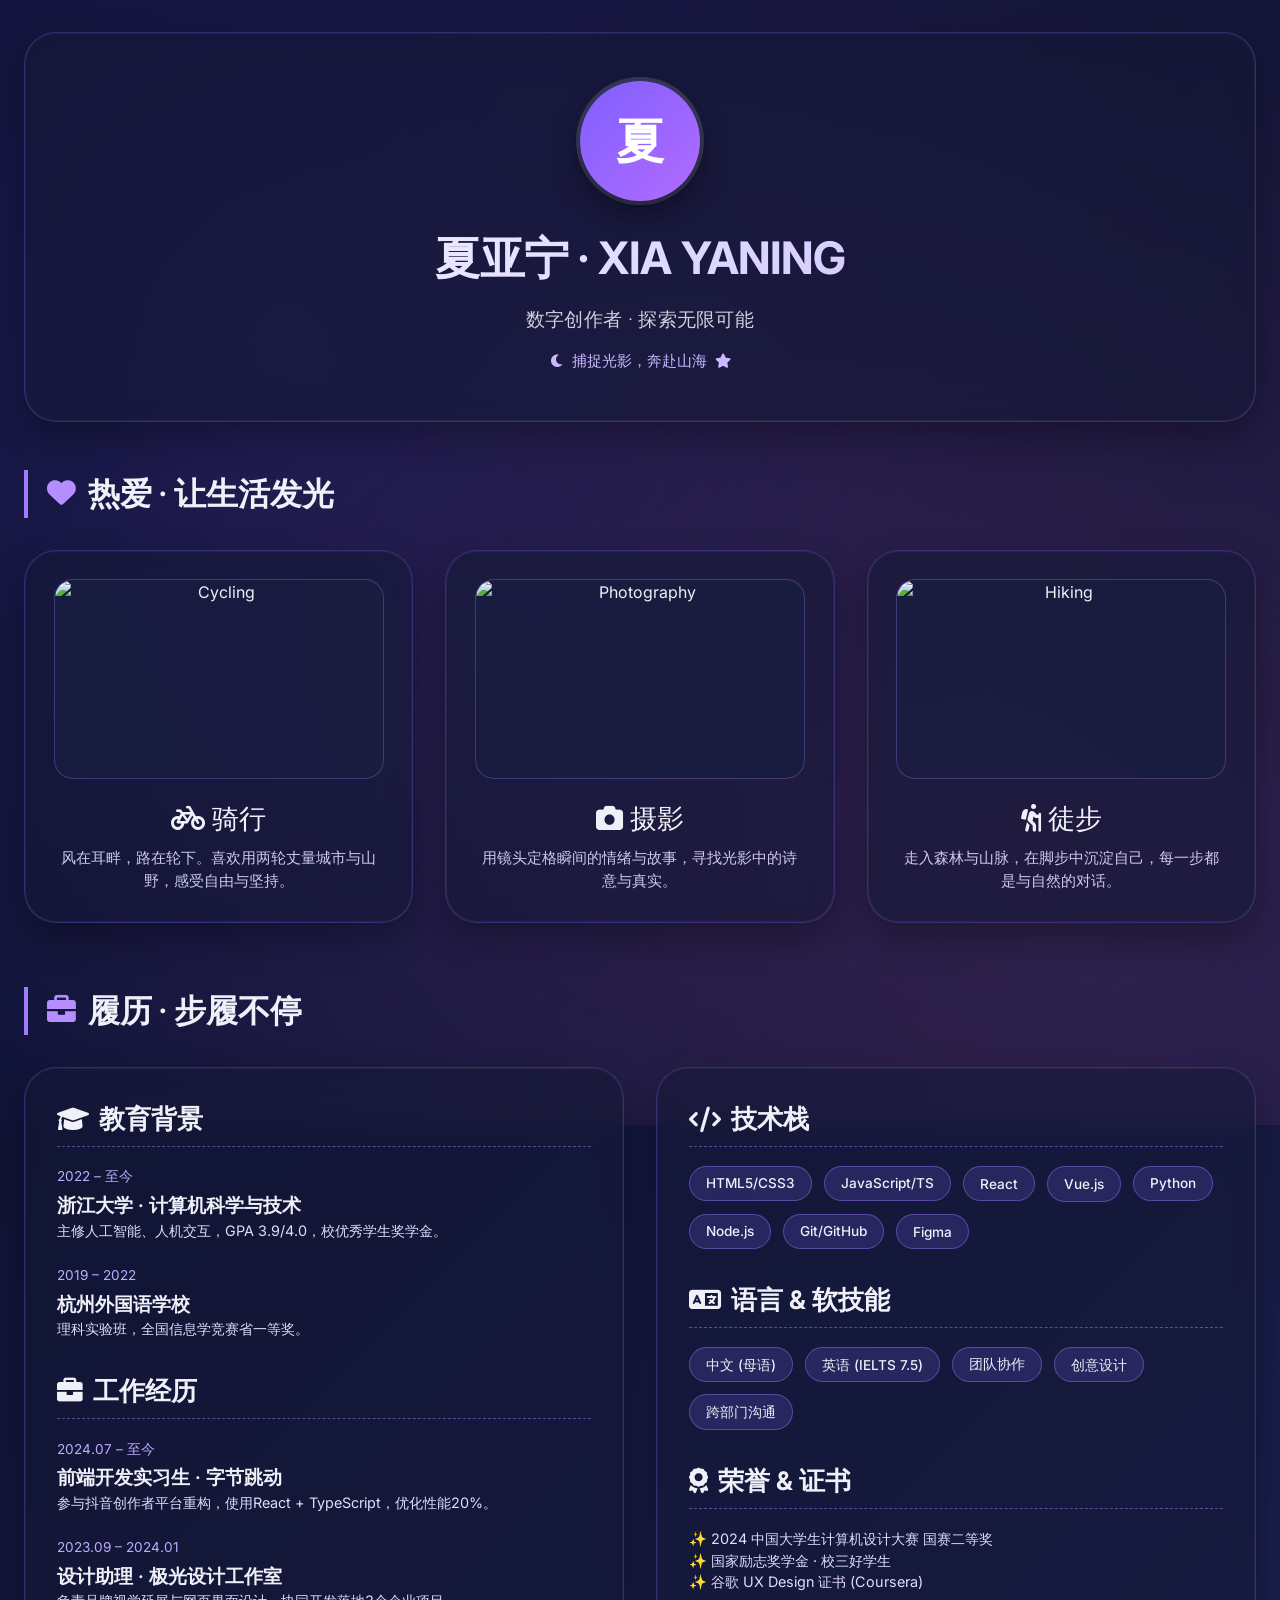
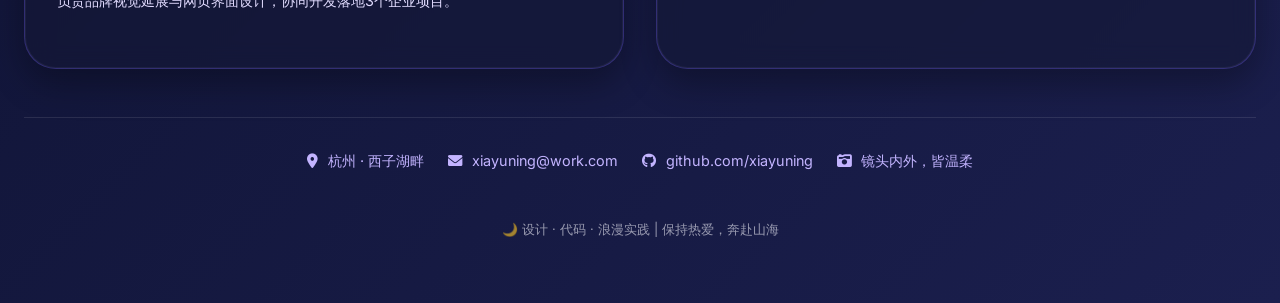
==== index.html @ 6c61b9cf "Add files via upload" ====
<!DOCTYPE html>
<html lang="zh-CN">
<head>
    <meta charset="UTF-8">
    <meta name="viewport" content="width=device-width, initial-scale=1.0, viewport-fit=cover">
    <title>夏雨柠 · 个人作品集</title>
    <!-- Google Fonts & Font Awesome -->
    <link href="https://fonts.googleapis.com/css2?family=Inter:opsz,wght@14..32,300;14..32,400;14..32,600;14..32,700&display=swap" rel="stylesheet">
    <link rel="stylesheet" href="https://cdnjs.cloudflare.com/ajax/libs/font-awesome/6.0.0-beta3/css/all.min.css">
    <style>
        * {
            margin: 0;
            padding: 0;
            box-sizing: border-box;
        }

        body {
            font-family: 'Inter', sans-serif;
            background: linear-gradient(135deg, #0a0f2c 0%, #12163a 50%, #1b1f4e 100%);
            color: #f0f0f8;
            line-height: 1.5;
            scroll-behavior: smooth;
        }

        /* 浪漫科技氛围 —— 动态光晕 */
        .glow-bg {
            position: fixed;
            top: 0;
            left: 0;
            width: 100%;
            height: 100%;
            pointer-events: none;
            z-index: -1;
        }
        .glow-bg::before {
            content: '';
            position: absolute;
            width: 150%;
            height: 150%;
            top: -25%;
            left: -25%;
            background: radial-gradient(circle at 30% 40%, rgba(120, 80, 255, 0.15), transparent 60%);
            animation: drift 20s infinite alternate;
        }
        .glow-bg::after {
            content: '';
            position: absolute;
            width: 150%;
            height: 150%;
            bottom: -25%;
            right: -25%;
            background: radial-gradient(circle at 70% 80%, rgba(255, 100, 180, 0.12), transparent 60%);
            animation: driftReverse 18s infinite alternate;
        }
        @keyframes drift {
            0% { transform: translate(0%, 0%) scale(1); opacity: 0.5; }
            100% { transform: translate(5%, 5%) scale(1.1); opacity: 0.8; }
        }
        @keyframes driftReverse {
            0% { transform: translate(0%, 0%) scale(1); opacity: 0.4; }
            100% { transform: translate(-4%, -3%) scale(1.15); opacity: 0.7; }
        }

        .container {
            max-width: 1280px;
            margin: 0 auto;
            padding: 2rem 1.5rem 4rem;
        }

        /* 玻璃卡片效果 */
        .glass-card {
            background: rgba(20, 24, 54, 0.55);
            backdrop-filter: blur(12px);
            border-radius: 2rem;
            border: 1px solid rgba(120, 100, 255, 0.3);
            box-shadow: 0 15px 35px rgba(0, 0, 0, 0.3), 0 0 0 1px rgba(255, 255, 255, 0.05) inset;
            transition: all 0.3s ease;
        }
        .glass-card:hover {
            border-color: rgba(150, 130, 255, 0.6);
            box-shadow: 0 20px 40px rgba(0, 0, 0, 0.4), 0 0 0 1px rgba(255, 255, 255, 0.1) inset;
            transform: translateY(-4px);
        }

        /* 头部区域 */
        .hero {
            text-align: center;
            padding: 3rem 2rem;
            margin-bottom: 3rem;
            position: relative;
            overflow: hidden;
        }
        .avatar {
            width: 120px;
            height: 120px;
            background: linear-gradient(135deg, #7f5fff, #b26bff);
            border-radius: 50%;
            display: inline-flex;
            align-items: center;
            justify-content: center;
            font-size: 3rem;
            font-weight: 600;
            color: white;
            margin-bottom: 1.5rem;
            box-shadow: 0 12px 28px rgba(0, 0, 0, 0.4), 0 0 0 4px rgba(255, 255, 255, 0.15);
        }
        .hero h1 {
            font-size: 2.8rem;
            font-weight: 700;
            background: linear-gradient(135deg, #ffffff, #c2b6ff);
            background-clip: text;
            -webkit-background-clip: text;
            color: transparent;
            letter-spacing: -0.5px;
        }
        .hero .tagline {
            font-size: 1.2rem;
            margin-top: 0.8rem;
            opacity: 0.85;
            font-weight: 300;
            letter-spacing: 0.3px;
        }
        .hero .romantic-touch {
            font-size: 0.95rem;
            margin-top: 1rem;
            color: #cbb8ff;
            display: flex;
            align-items: center;
            justify-content: center;
            gap: 8px;
            flex-wrap: wrap;
        }
        .hero .romantic-touch i {
            font-size: 0.9rem;
        }

        /* 模块标题 */
        .section-title {
            font-size: 2rem;
            font-weight: 600;
            margin-bottom: 2rem;
            display: flex;
            align-items: center;
            gap: 12px;
            border-left: 4px solid #a07cff;
            padding-left: 1.2rem;
        }
        .section-title i {
            color: #b48eff;
            font-size: 1.8rem;
        }

        /* 爱好卡片网格 */
        .hobbies-grid {
            display: grid;
            grid-template-columns: repeat(auto-fit, minmax(280px, 1fr));
            gap: 2rem;
            margin-bottom: 4rem;
        }
        .hobby-card {
            padding: 1.8rem;
            text-align: center;
            transition: all 0.25s ease;
        }
        .img-placeholder {
            width: 100%;
            height: 200px;
            background: rgba(25, 30, 65, 0.6);
            border-radius: 1.2rem;
            margin-bottom: 1.2rem;
            display: flex;
            align-items: center;
            justify-content: center;
            overflow: hidden;
            border: 1px solid rgba(150, 130, 255, 0.3);
            transition: 0.2s;
        }
        .img-placeholder img {
            width: 100%;
            height: 100%;
            object-fit: cover;
            transition: transform 0.4s ease;
        }
        .hobby-card:hover .img-placeholder img {
            transform: scale(1.03);
        }
        /* 占位图样式（未提供图片时优雅显示） */
        .img-placeholder .no-img {
            font-size: 3rem;
            color: #b8a9ff;
            opacity: 0.7;
        }
        .hobby-card h3 {
            font-size: 1.7rem;
            margin-bottom: 0.5rem;
            font-weight: 500;
        }
        .hobby-card p {
            color: #cfc9f0;
            font-size: 0.95rem;
        }

        /* 简历区域 - 双栏布局 */
        .resume-grid {
            display: grid;
            grid-template-columns: 1fr 1fr;
            gap: 2rem;
            margin-bottom: 3rem;
        }
        .resume-card {
            padding: 2rem;
        }
        .resume-card h3 {
            font-size: 1.6rem;
            margin-bottom: 1.2rem;
            display: flex;
            align-items: center;
            gap: 10px;
            border-bottom: 1px dashed rgba(150, 130, 255, 0.5);
            padding-bottom: 0.5rem;
        }
        .timeline-item {
            margin-bottom: 1.5rem;
        }
        .timeline-item .date {
            font-size: 0.85rem;
            color: #bcabff;
            margin-bottom: 0.25rem;
        }
        .timeline-item h4 {
            font-size: 1.2rem;
            font-weight: 600;
        }
        .timeline-item p {
            color: #e2dcff;
            font-size: 0.9rem;
        }
        .skills {
            display: flex;
            flex-wrap: wrap;
            gap: 12px;
            margin-top: 1rem;
        }
        .skill-tag {
            background: rgba(120, 100, 255, 0.2);
            backdrop-filter: blur(4px);
            padding: 0.4rem 1rem;
            border-radius: 40px;
            font-size: 0.85rem;
            font-weight: 500;
            border: 1px solid rgba(160, 130, 255, 0.4);
            transition: 0.2s;
        }
        .skill-tag:hover {
            background: rgba(120, 100, 255, 0.4);
            transform: scale(1.02);
        }

        /* 浪漫小彩蛋 */
        .romantic-note {
            text-align: center;
            margin-top: 2rem;
            font-size: 0.9rem;
            color: #c3b4ff;
            border-top: 1px solid rgba(255, 255, 255, 0.1);
            padding-top: 2rem;
            display: flex;
            justify-content: center;
            gap: 1.5rem;
            flex-wrap: wrap;
        }
        .romantic-note span i {
            margin-right: 6px;
        }

        /* 响应式 */
        @media (max-width: 800px) {
            .resume-grid {
                grid-template-columns: 1fr;
            }
            .hero h1 {
                font-size: 2rem;
            }
            .container {
                padding: 1.5rem;
            }
            .section-title {
                font-size: 1.6rem;
            }
        }

        /* 自定义滚动条 */
        ::-webkit-scrollbar {
            width: 8px;
        }
        ::-webkit-scrollbar-track {
            background: #0e112c;
        }
        ::-webkit-scrollbar-thumb {
            background: #6b5bc2;
            border-radius: 10px;
        }

        footer {
            text-align: center;
            margin-top: 3rem;
            font-size: 0.8rem;
            opacity: 0.6;
        }
    </style>
</head>
<body>
<div class="glow-bg"></div>
<div class="container">
    <!-- 个人头部 -->
    <div class="hero glass-card">
        <div class="avatar">夏</div>
        <h1>夏亚宁 · XIA YANING</h1>
        <div class="tagline">数字创作者 · 探索无限可能</div>
        <div class="romantic-touch">
            <i class="fas fa-moon"></i> 捕捉光影，奔赴山海 <i class="fas fa-star"></i>
        </div>
    </div>

    <!-- 爱好模块 -->
    <div>
        <div class="section-title">
            <i class="fas fa-heart"></i>
            <span>热爱 · 让生活发光</span>
        </div>
        <div class="hobbies-grid">
            <!-- 骑行 -->
            <div class="hobby-card glass-card">
                <div class="img-placeholder">
                    <!-- 示例图片（可替换为真实链接） -->
                    <img src="https://picsum.photos/id/20/400/300" alt="Cycling">
                </div>
                <h3><i class="fas fa-bicycle"></i> 骑行</h3>
                <p>风在耳畔，路在轮下。喜欢用两轮丈量城市与山野，感受自由与坚持。</p>
            </div>
            <!-- 摄影 -->
            <div class="hobby-card glass-card">
                <div class="img-placeholder">
                    <img src="https://picsum.photos/id/96/400/300" alt="Photography">
                </div>
                <h3><i class="fas fa-camera"></i> 摄影</h3>
                <p>用镜头定格瞬间的情绪与故事，寻找光影中的诗意与真实。</p>
            </div>
            <!-- 徒步 -->
            <div class="hobby-card glass-card">
                <div class="img-placeholder">
                    <img src="https://picsum.photos/id/104/400/300" alt="Hiking">
                </div>
                <h3><i class="fas fa-hiking"></i> 徒步</h3>
                <p>走入森林与山脉，在脚步中沉淀自己，每一步都是与自然的对话。</p>
            </div>
        </div>
    </div>

    <!-- 个人简历/工作背景 -->
    <div>
        <div class="section-title">
            <i class="fas fa-briefcase"></i>
            <span>履历 · 步履不停</span>
        </div>
        <div class="resume-grid">
            <!-- 左侧：教育与工作经历 -->
            <div class="resume-card glass-card">
                <h3><i class="fas fa-graduation-cap"></i> 教育背景</h3>
                <div class="timeline-item">
                    <div class="date">2022 – 至今</div>
                    <h4>浙江大学 · 计算机科学与技术</h4>
                    <p>主修人工智能、人机交互，GPA 3.9/4.0，校优秀学生奖学金。</p>
                </div>
                <div class="timeline-item">
                    <div class="date">2019 – 2022</div>
                    <h4>杭州外国语学校</h4>
                    <p>理科实验班，全国信息学竞赛省一等奖。</p>
                </div>
                <h3 style="margin-top: 2rem;"><i class="fas fa-briefcase"></i> 工作经历</h3>
                <div class="timeline-item">
                    <div class="date">2024.07 – 至今</div>
                    <h4>前端开发实习生 · 字节跳动</h4>
                    <p>参与抖音创作者平台重构，使用React + TypeScript，优化性能20%。</p>
                </div>
                <div class="timeline-item">
                    <div class="date">2023.09 – 2024.01</div>
                    <h4>设计助理 · 极光设计工作室</h4>
                    <p>负责品牌视觉延展与网页界面设计，协同开发落地3个企业项目。</p>
                </div>
            </div>
            <!-- 右侧：技能、语言等 -->
            <div class="resume-card glass-card">
                <h3><i class="fas fa-code"></i> 技术栈</h3>
                <div class="skills">
                    <span class="skill-tag">HTML5/CSS3</span>
                    <span class="skill-tag">JavaScript/TS</span>
                    <span class="skill-tag">React</span>
                    <span class="skill-tag">Vue.js</span>
                    <span class="skill-tag">Python</span>
                    <span class="skill-tag">Node.js</span>
                    <span class="skill-tag">Git/GitHub</span>
                    <span class="skill-tag">Figma</span>
                </div>
                <h3 style="margin-top: 2rem;"><i class="fas fa-language"></i> 语言 & 软技能</h3>
                <div class="skills">
                    <span class="skill-tag">中文 (母语)</span>
                    <span class="skill-tag">英语 (IELTS 7.5)</span>
                    <span class="skill-tag">团队协作</span>
                    <span class="skill-tag">创意设计</span>
                    <span class="skill-tag">跨部门沟通</span>
                </div>
                <h3 style="margin-top: 2rem;"><i class="fas fa-award"></i> 荣誉 & 证书</h3>
                <div class="timeline-item">
                    <p>✨ 2024 中国大学生计算机设计大赛 国赛二等奖</p>
                    <p>✨ 国家励志奖学金 · 校三好学生</p>
                    <p>✨ 谷歌 UX Design 证书 (Coursera)</p>
                </div>
            </div>
        </div>
    </div>

    <!-- 小浪漫彩蛋 + 联系暗示 -->
    <div class="romantic-note">
        <span><i class="fas fa-map-marker-alt"></i> 杭州 · 西子湖畔</span>
        <span><i class="fas fa-envelope"></i> xiayuning@work.com</span>
        <span><i class="fab fa-github"></i> github.com/xiayuning</span>
        <span><i class="fas fa-camera-retro"></i> 镜头内外，皆温柔</span>
    </div>
    <footer>
        🌙 设计 · 代码 · 浪漫实践 | 保持热爱，奔赴山海
    </footer>
</div>
</body>
</html>
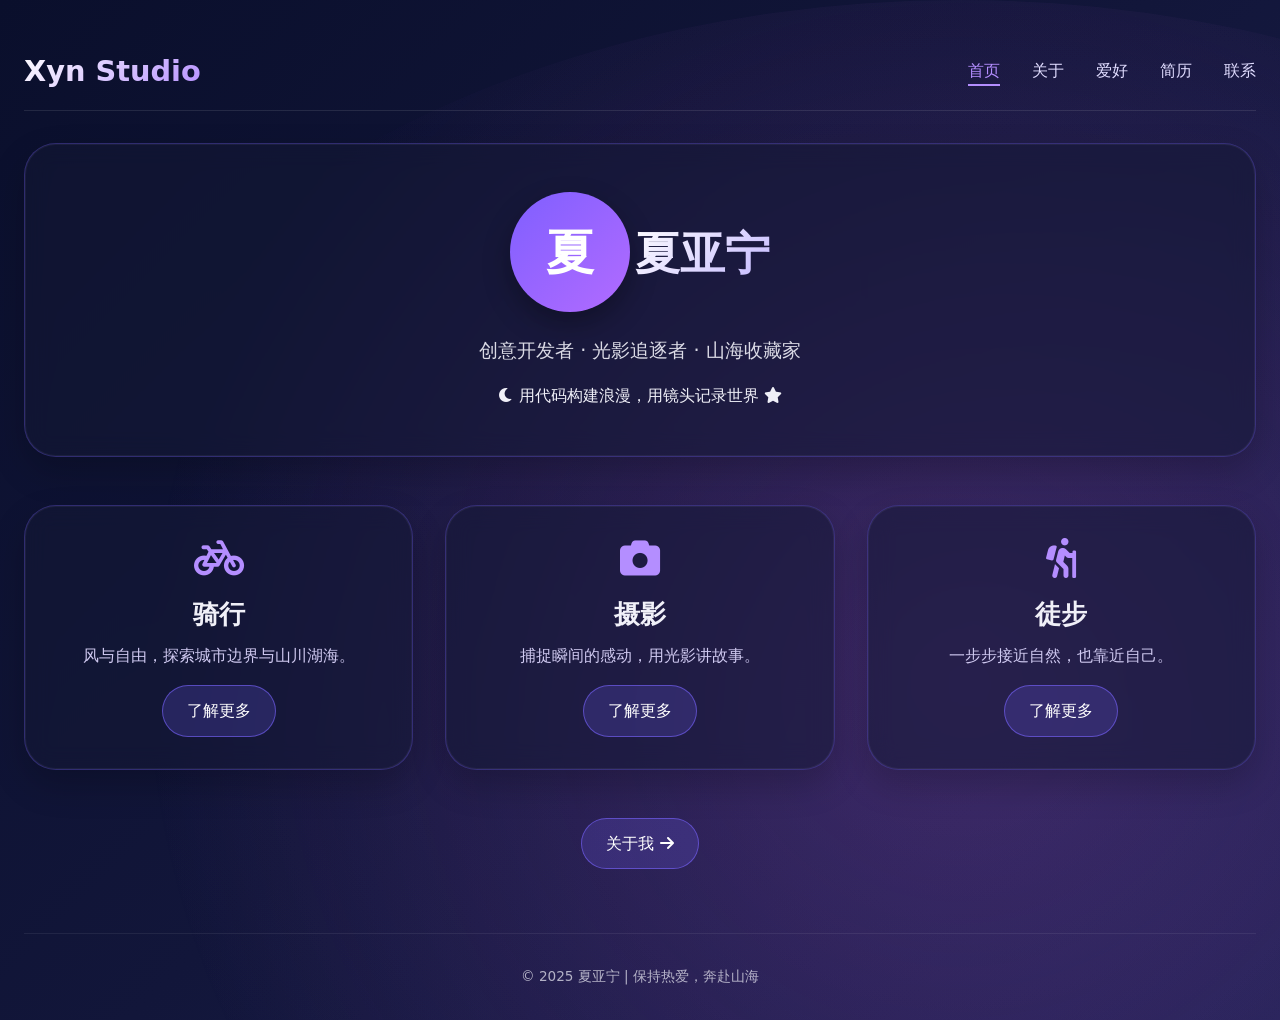
==== commit 69e729ad: "Update index.html" ====
--- a/index.html
+++ b/index.html
@@ -2,95 +2,21 @@
 <html lang="zh-CN">
 <head>
     <meta charset="UTF-8">
-    <meta name="viewport" content="width=device-width, initial-scale=1.0, viewport-fit=cover">
-    <title>夏雨柠 · 个人作品集</title>
-    <!-- Google Fonts & Font Awesome -->
-    <link href="https://fonts.googleapis.com/css2?family=Inter:opsz,wght@14..32,300;14..32,400;14..32,600;14..32,700&display=swap" rel="stylesheet">
+    <meta name="viewport" content="width=device-width, initial-scale=1.0">
+    <title>夏亚宁 · 个人官网 | 科技与浪漫并存</title>
+    <meta name="description" content="夏亚宁的个人官方网站，展示骑行、摄影、徒步的热爱，以及技术履历与创意作品。">
+    <meta name="keywords" content="夏亚宁,个人网站,作品集,骑行,摄影,徒步,前端开发,UI设计">
+    <meta name="author" content="夏亚宁">
+    <link rel="stylesheet" href="style.css">
     <link rel="stylesheet" href="https://cdnjs.cloudflare.com/ajax/libs/font-awesome/6.0.0-beta3/css/all.min.css">
     <style>
-        * {
-            margin: 0;
-            padding: 0;
-            box-sizing: border-box;
-        }
-
-        body {
-            font-family: 'Inter', sans-serif;
-            background: linear-gradient(135deg, #0a0f2c 0%, #12163a 50%, #1b1f4e 100%);
-            color: #f0f0f8;
-            line-height: 1.5;
-            scroll-behavior: smooth;
-        }
-
-        /* 浪漫科技氛围 —— 动态光晕 */
-        .glow-bg {
-            position: fixed;
-            top: 0;
-            left: 0;
-            width: 100%;
-            height: 100%;
-            pointer-events: none;
-            z-index: -1;
-        }
-        .glow-bg::before {
-            content: '';
-            position: absolute;
-            width: 150%;
-            height: 150%;
-            top: -25%;
-            left: -25%;
-            background: radial-gradient(circle at 30% 40%, rgba(120, 80, 255, 0.15), transparent 60%);
-            animation: drift 20s infinite alternate;
-        }
-        .glow-bg::after {
-            content: '';
-            position: absolute;
-            width: 150%;
-            height: 150%;
-            bottom: -25%;
-            right: -25%;
-            background: radial-gradient(circle at 70% 80%, rgba(255, 100, 180, 0.12), transparent 60%);
-            animation: driftReverse 18s infinite alternate;
-        }
-        @keyframes drift {
-            0% { transform: translate(0%, 0%) scale(1); opacity: 0.5; }
-            100% { transform: translate(5%, 5%) scale(1.1); opacity: 0.8; }
-        }
-        @keyframes driftReverse {
-            0% { transform: translate(0%, 0%) scale(1); opacity: 0.4; }
-            100% { transform: translate(-4%, -3%) scale(1.15); opacity: 0.7; }
-        }
-
-        .container {
-            max-width: 1280px;
-            margin: 0 auto;
-            padding: 2rem 1.5rem 4rem;
-        }
-
-        /* 玻璃卡片效果 */
-        .glass-card {
-            background: rgba(20, 24, 54, 0.55);
-            backdrop-filter: blur(12px);
-            border-radius: 2rem;
-            border: 1px solid rgba(120, 100, 255, 0.3);
-            box-shadow: 0 15px 35px rgba(0, 0, 0, 0.3), 0 0 0 1px rgba(255, 255, 255, 0.05) inset;
-            transition: all 0.3s ease;
-        }
-        .glass-card:hover {
-            border-color: rgba(150, 130, 255, 0.6);
-            box-shadow: 0 20px 40px rgba(0, 0, 0, 0.4), 0 0 0 1px rgba(255, 255, 255, 0.1) inset;
-            transform: translateY(-4px);
-        }
-
-        /* 头部区域 */
+        /* 首页特有样式 */
         .hero {
             text-align: center;
             padding: 3rem 2rem;
             margin-bottom: 3rem;
-            position: relative;
-            overflow: hidden;
         }
-        .avatar {
+        .hero .avatar {
             width: 120px;
             height: 120px;
             background: linear-gradient(135deg, #7f5fff, #b26bff);
@@ -102,334 +28,95 @@
             font-weight: 600;
             color: white;
             margin-bottom: 1.5rem;
-            box-shadow: 0 12px 28px rgba(0, 0, 0, 0.4), 0 0 0 4px rgba(255, 255, 255, 0.15);
+            box-shadow: 0 12px 28px rgba(0, 0, 0, 0.3);
         }
         .hero h1 {
             font-size: 2.8rem;
-            font-weight: 700;
-            background: linear-gradient(135deg, #ffffff, #c2b6ff);
-            background-clip: text;
-            -webkit-background-clip: text;
-            color: transparent;
-            letter-spacing: -0.5px;
+            margin-bottom: 0.5rem;
         }
         .hero .tagline {
             font-size: 1.2rem;
-            margin-top: 0.8rem;
-            opacity: 0.85;
-            font-weight: 300;
-            letter-spacing: 0.3px;
+            opacity: 0.9;
         }
-        .hero .romantic-touch {
-            font-size: 0.95rem;
-            margin-top: 1rem;
-            color: #cbb8ff;
-            display: flex;
-            align-items: center;
-            justify-content: center;
-            gap: 8px;
-            flex-wrap: wrap;
-        }
-        .hero .romantic-touch i {
-            font-size: 0.9rem;
-        }
-
-        /* 模块标题 */
-        .section-title {
-            font-size: 2rem;
-            font-weight: 600;
-            margin-bottom: 2rem;
-            display: flex;
-            align-items: center;
-            gap: 12px;
-            border-left: 4px solid #a07cff;
-            padding-left: 1.2rem;
-        }
-        .section-title i {
-            color: #b48eff;
-            font-size: 1.8rem;
-        }
-
-        /* 爱好卡片网格 */
-        .hobbies-grid {
+        .features-grid {
             display: grid;
             grid-template-columns: repeat(auto-fit, minmax(280px, 1fr));
             gap: 2rem;
-            margin-bottom: 4rem;
+            margin: 3rem 0;
         }
-        .hobby-card {
-            padding: 1.8rem;
+        .feature-card {
+            padding: 2rem;
             text-align: center;
-            transition: all 0.25s ease;
         }
-        .img-placeholder {
-            width: 100%;
-            height: 200px;
-            background: rgba(25, 30, 65, 0.6);
-            border-radius: 1.2rem;
-            margin-bottom: 1.2rem;
-            display: flex;
-            align-items: center;
-            justify-content: center;
-            overflow: hidden;
-            border: 1px solid rgba(150, 130, 255, 0.3);
-            transition: 0.2s;
+        .feature-card i {
+            font-size: 2.5rem;
+            color: #b48eff;
+            margin-bottom: 1rem;
         }
-        .img-placeholder img {
-            width: 100%;
-            height: 100%;
-            object-fit: cover;
-            transition: transform 0.4s ease;
+        .feature-card h3 {
+            font-size: 1.6rem;
+            margin-bottom: 0.5rem;
         }
-        .hobby-card:hover .img-placeholder img {
-            transform: scale(1.03);
+        .feature-card p {
+            color: #cfc9f0;
         }
-        /* 占位图样式（未提供图片时优雅显示） */
-        .img-placeholder .no-img {
-            font-size: 3rem;
-            color: #b8a9ff;
-            opacity: 0.7;
-        }
-        .hobby-card h3 {
-            font-size: 1.7rem;
-            margin-bottom: 0.5rem;
-            font-weight: 500;
-        }
-        .hobby-card p {
-            color: #cfc9f0;
-            font-size: 0.95rem;
-        }
-
-        /* 简历区域 - 双栏布局 */
-        .resume-grid {
-            display: grid;
-            grid-template-columns: 1fr 1fr;
-            gap: 2rem;
-            margin-bottom: 3rem;
-        }
-        .resume-card {
-            padding: 2rem;
-        }
-        .resume-card h3 {
-            font-size: 1.6rem;
-            margin-bottom: 1.2rem;
-            display: flex;
-            align-items: center;
-            gap: 10px;
-            border-bottom: 1px dashed rgba(150, 130, 255, 0.5);
-            padding-bottom: 0.5rem;
-        }
-        .timeline-item {
-            margin-bottom: 1.5rem;
-        }
-        .timeline-item .date {
-            font-size: 0.85rem;
-            color: #bcabff;
-            margin-bottom: 0.25rem;
-        }
-        .timeline-item h4 {
-            font-size: 1.2rem;
-            font-weight: 600;
-        }
-        .timeline-item p {
-            color: #e2dcff;
-            font-size: 0.9rem;
-        }
-        .skills {
-            display: flex;
-            flex-wrap: wrap;
-            gap: 12px;
-            margin-top: 1rem;
-        }
-        .skill-tag {
-            background: rgba(120, 100, 255, 0.2);
-            backdrop-filter: blur(4px);
-            padding: 0.4rem 1rem;
-            border-radius: 40px;
-            font-size: 0.85rem;
-            font-weight: 500;
-            border: 1px solid rgba(160, 130, 255, 0.4);
-            transition: 0.2s;
-        }
-        .skill-tag:hover {
-            background: rgba(120, 100, 255, 0.4);
-            transform: scale(1.02);
-        }
-
-        /* 浪漫小彩蛋 */
-        .romantic-note {
+        .cta {
             text-align: center;
-            margin-top: 2rem;
-            font-size: 0.9rem;
-            color: #c3b4ff;
-            border-top: 1px solid rgba(255, 255, 255, 0.1);
-            padding-top: 2rem;
-            display: flex;
-            justify-content: center;
-            gap: 1.5rem;
-            flex-wrap: wrap;
-        }
-        .romantic-note span i {
-            margin-right: 6px;
-        }
-
-        /* 响应式 */
-        @media (max-width: 800px) {
-            .resume-grid {
-                grid-template-columns: 1fr;
-            }
-            .hero h1 {
-                font-size: 2rem;
-            }
-            .container {
-                padding: 1.5rem;
-            }
-            .section-title {
-                font-size: 1.6rem;
-            }
-        }
-
-        /* 自定义滚动条 */
-        ::-webkit-scrollbar {
-            width: 8px;
-        }
-        ::-webkit-scrollbar-track {
-            background: #0e112c;
-        }
-        ::-webkit-scrollbar-thumb {
-            background: #6b5bc2;
-            border-radius: 10px;
-        }
-
-        footer {
-            text-align: center;
-            margin-top: 3rem;
-            font-size: 0.8rem;
-            opacity: 0.6;
+            margin: 2rem 0;
         }
     </style>
 </head>
 <body>
 <div class="glow-bg"></div>
 <div class="container">
-    <!-- 个人头部 -->
+    <nav class="navbar">
+        <div class="logo">Xyn Studio</div>
+        <ul class="nav-links">
+            <li><a href="index.html" class="active">首页</a></li>
+            <li><a href="about.html">关于</a></li>
+            <li><a href="hobbies.html">爱好</a></li>
+            <li><a href="resume.html">简历</a></li>
+            <li><a href="contact.html">联系</a></li>
+        </ul>
+    </nav>
+
     <div class="hero glass-card">
         <div class="avatar">夏</div>
-        <h1>夏亚宁 · XIA YANING</h1>
-        <div class="tagline">数字创作者 · 探索无限可能</div>
-        <div class="romantic-touch">
-            <i class="fas fa-moon"></i> 捕捉光影，奔赴山海 <i class="fas fa-star"></i>
+        <h1 class="page-title">夏亚宁</h1>
+        <div class="tagline">创意开发者 · 光影追逐者 · 山海收藏家</div>
+        <div style="margin-top: 1rem;">
+            <i class="fas fa-moon"></i> 用代码构建浪漫，用镜头记录世界 <i class="fas fa-star"></i>
         </div>
     </div>
 
-    <!-- 爱好模块 -->
-    <div>
-        <div class="section-title">
-            <i class="fas fa-heart"></i>
-            <span>热爱 · 让生活发光</span>
+    <div class="features-grid">
+        <div class="feature-card glass-card">
+            <i class="fas fa-bicycle"></i>
+            <h3>骑行</h3>
+            <p>风与自由，探索城市边界与山川湖海。</p>
+            <a href="hobbies.html#cycling" class="btn" style="margin-top: 1rem;">了解更多</a>
         </div>
-        <div class="hobbies-grid">
-            <!-- 骑行 -->
-            <div class="hobby-card glass-card">
-                <div class="img-placeholder">
-                    <!-- 示例图片（可替换为真实链接） -->
-                    <img src="https://picsum.photos/id/20/400/300" alt="Cycling">
-                </div>
-                <h3><i class="fas fa-bicycle"></i> 骑行</h3>
-                <p>风在耳畔，路在轮下。喜欢用两轮丈量城市与山野，感受自由与坚持。</p>
-            </div>
-            <!-- 摄影 -->
-            <div class="hobby-card glass-card">
-                <div class="img-placeholder">
-                    <img src="https://picsum.photos/id/96/400/300" alt="Photography">
-                </div>
-                <h3><i class="fas fa-camera"></i> 摄影</h3>
-                <p>用镜头定格瞬间的情绪与故事，寻找光影中的诗意与真实。</p>
-            </div>
-            <!-- 徒步 -->
-            <div class="hobby-card glass-card">
-                <div class="img-placeholder">
-                    <img src="https://picsum.photos/id/104/400/300" alt="Hiking">
-                </div>
-                <h3><i class="fas fa-hiking"></i> 徒步</h3>
-                <p>走入森林与山脉，在脚步中沉淀自己，每一步都是与自然的对话。</p>
-            </div>
+        <div class="feature-card glass-card">
+            <i class="fas fa-camera"></i>
+            <h3>摄影</h3>
+            <p>捕捉瞬间的感动，用光影讲故事。</p>
+            <a href="hobbies.html#photography" class="btn" style="margin-top: 1rem;">了解更多</a>
+        </div>
+        <div class="feature-card glass-card">
+            <i class="fas fa-hiking"></i>
+            <h3>徒步</h3>
+            <p>一步步接近自然，也靠近自己。</p>
+            <a href="hobbies.html#hiking" class="btn" style="margin-top: 1rem;">了解更多</a>
         </div>
     </div>
 
-    <!-- 个人简历/工作背景 -->
-    <div>
-        <div class="section-title">
-            <i class="fas fa-briefcase"></i>
-            <span>履历 · 步履不停</span>
-        </div>
-        <div class="resume-grid">
-            <!-- 左侧：教育与工作经历 -->
-            <div class="resume-card glass-card">
-                <h3><i class="fas fa-graduation-cap"></i> 教育背景</h3>
-                <div class="timeline-item">
-                    <div class="date">2022 – 至今</div>
-                    <h4>浙江大学 · 计算机科学与技术</h4>
-                    <p>主修人工智能、人机交互，GPA 3.9/4.0，校优秀学生奖学金。</p>
-                </div>
-                <div class="timeline-item">
-                    <div class="date">2019 – 2022</div>
-                    <h4>杭州外国语学校</h4>
-                    <p>理科实验班，全国信息学竞赛省一等奖。</p>
-                </div>
-                <h3 style="margin-top: 2rem;"><i class="fas fa-briefcase"></i> 工作经历</h3>
-                <div class="timeline-item">
-                    <div class="date">2024.07 – 至今</div>
-                    <h4>前端开发实习生 · 字节跳动</h4>
-                    <p>参与抖音创作者平台重构，使用React + TypeScript，优化性能20%。</p>
-                </div>
-                <div class="timeline-item">
-                    <div class="date">2023.09 – 2024.01</div>
-                    <h4>设计助理 · 极光设计工作室</h4>
-                    <p>负责品牌视觉延展与网页界面设计，协同开发落地3个企业项目。</p>
-                </div>
-            </div>
-            <!-- 右侧：技能、语言等 -->
-            <div class="resume-card glass-card">
-                <h3><i class="fas fa-code"></i> 技术栈</h3>
-                <div class="skills">
-                    <span class="skill-tag">HTML5/CSS3</span>
-                    <span class="skill-tag">JavaScript/TS</span>
-                    <span class="skill-tag">React</span>
-                    <span class="skill-tag">Vue.js</span>
-                    <span class="skill-tag">Python</span>
-                    <span class="skill-tag">Node.js</span>
-                    <span class="skill-tag">Git/GitHub</span>
-                    <span class="skill-tag">Figma</span>
-                </div>
-                <h3 style="margin-top: 2rem;"><i class="fas fa-language"></i> 语言 & 软技能</h3>
-                <div class="skills">
-                    <span class="skill-tag">中文 (母语)</span>
-                    <span class="skill-tag">英语 (IELTS 7.5)</span>
-                    <span class="skill-tag">团队协作</span>
-                    <span class="skill-tag">创意设计</span>
-                    <span class="skill-tag">跨部门沟通</span>
-                </div>
-                <h3 style="margin-top: 2rem;"><i class="fas fa-award"></i> 荣誉 & 证书</h3>
-                <div class="timeline-item">
-                    <p>✨ 2024 中国大学生计算机设计大赛 国赛二等奖</p>
-                    <p>✨ 国家励志奖学金 · 校三好学生</p>
-                    <p>✨ 谷歌 UX Design 证书 (Coursera)</p>
-                </div>
-            </div>
-        </div>
+    <div class="cta">
+        <a href="about.html" class="btn">关于我 <i class="fas fa-arrow-right"></i></a>
     </div>
 
-    <!-- 小浪漫彩蛋 + 联系暗示 -->
-    <div class="romantic-note">
-        <span><i class="fas fa-map-marker-alt"></i> 杭州 · 西子湖畔</span>
-        <span><i class="fas fa-envelope"></i> xiayuning@work.com</span>
-        <span><i class="fab fa-github"></i> github.com/xiayuning</span>
-        <span><i class="fas fa-camera-retro"></i> 镜头内外，皆温柔</span>
-    </div>
     <footer>
-        🌙 设计 · 代码 · 浪漫实践 | 保持热爱，奔赴山海
+        <p>© 2025 夏亚宁 | 保持热爱，奔赴山海</p>
     </footer>
 </div>
 </body>
-</html>+</html>
--- a/style.css
+++ b/style.css
@@ -0,0 +1,167 @@
+/* style.css */
+* {
+    margin: 0;
+    padding: 0;
+    box-sizing: border-box;
+}
+
+body {
+    font-family: 'Inter', system-ui, -apple-system, 'Segoe UI', Roboto, Helvetica, Arial, sans-serif;
+    background: linear-gradient(135deg, #0a0f2c 0%, #12163a 50%, #1b1f4e 100%);
+    color: #f0f0f8;
+    line-height: 1.6;
+    min-height: 100vh;
+    position: relative;
+}
+
+/* 动态背景光晕 */
+.glow-bg {
+    position: fixed;
+    top: 0;
+    left: 0;
+    width: 100%;
+    height: 100%;
+    pointer-events: none;
+    z-index: -1;
+}
+.glow-bg::before,
+.glow-bg::after {
+    content: '';
+    position: absolute;
+    width: 150%;
+    height: 150%;
+    border-radius: 50%;
+    background: radial-gradient(circle, rgba(120, 80, 255, 0.15), transparent 70%);
+    animation: float 20s infinite alternate;
+}
+.glow-bg::after {
+    background: radial-gradient(circle, rgba(255, 100, 180, 0.12), transparent 70%);
+    animation: float-reverse 18s infinite alternate;
+}
+@keyframes float {
+    0% { transform: translate(0%, 0%) scale(1); opacity: 0.4; }
+    100% { transform: translate(5%, 5%) scale(1.1); opacity: 0.7; }
+}
+@keyframes float-reverse {
+    0% { transform: translate(0%, 0%) scale(1); opacity: 0.3; }
+    100% { transform: translate(-4%, -3%) scale(1.15); opacity: 0.6; }
+}
+
+/* 容器 */
+.container {
+    max-width: 1280px;
+    margin: 0 auto;
+    padding: 2rem 1.5rem;
+    position: relative;
+    z-index: 1;
+}
+
+/* 玻璃卡片 */
+.glass-card {
+    background: rgba(20, 24, 54, 0.55);
+    backdrop-filter: blur(12px);
+    border-radius: 2rem;
+    border: 1px solid rgba(120, 100, 255, 0.3);
+    box-shadow: 0 15px 35px rgba(0, 0, 0, 0.2), 0 0 0 1px rgba(255, 255, 255, 0.05) inset;
+    transition: all 0.3s ease;
+}
+.glass-card:hover {
+    border-color: rgba(150, 130, 255, 0.6);
+    transform: translateY(-4px);
+    box-shadow: 0 25px 40px rgba(0, 0, 0, 0.3);
+}
+
+/* 导航栏 */
+.navbar {
+    display: flex;
+    justify-content: space-between;
+    align-items: center;
+    flex-wrap: wrap;
+    padding: 1rem 0;
+    margin-bottom: 2rem;
+    border-bottom: 1px solid rgba(255, 255, 255, 0.1);
+}
+.logo {
+    font-size: 1.8rem;
+    font-weight: 700;
+    background: linear-gradient(135deg, #fff, #b48eff);
+    background-clip: text;
+    -webkit-background-clip: text;
+    color: transparent;
+}
+.nav-links {
+    display: flex;
+    gap: 2rem;
+    list-style: none;
+}
+.nav-links a {
+    color: #e0dcff;
+    text-decoration: none;
+    font-weight: 500;
+    transition: 0.2s;
+}
+.nav-links a:hover,
+.nav-links a.active {
+    color: #b48eff;
+    border-bottom: 2px solid #b48eff;
+    padding-bottom: 4px;
+}
+
+/* 按钮样式 */
+.btn {
+    display: inline-block;
+    background: rgba(120, 100, 255, 0.2);
+    border: 1px solid rgba(120, 100, 255, 0.6);
+    padding: 0.75rem 1.5rem;
+    border-radius: 2rem;
+    color: white;
+    text-decoration: none;
+    font-weight: 500;
+    transition: 0.2s;
+}
+.btn:hover {
+    background: rgba(120, 100, 255, 0.5);
+    border-color: #b48eff;
+    transform: translateY(-2px);
+}
+
+/* 页面标题 */
+.page-title {
+    font-size: 2.5rem;
+    margin-bottom: 1rem;
+    font-weight: 700;
+    background: linear-gradient(135deg, #ffffff, #c2b6ff);
+    background-clip: text;
+    -webkit-background-clip: text;
+    color: transparent;
+    display: inline-block;
+}
+.section-subtitle {
+    color: #bcafff;
+    margin-bottom: 2rem;
+    font-size: 1.1rem;
+}
+
+/* 页脚 */
+footer {
+    text-align: center;
+    margin-top: 4rem;
+    padding-top: 2rem;
+    border-top: 1px solid rgba(255, 255, 255, 0.1);
+    font-size: 0.85rem;
+    opacity: 0.7;
+}
+
+/* 响应式 */
+@media (max-width: 768px) {
+    .navbar {
+        flex-direction: column;
+        gap: 1rem;
+    }
+    .nav-links {
+        gap: 1.2rem;
+    }
+    .container {
+        padding: 1rem;
+    }
+}
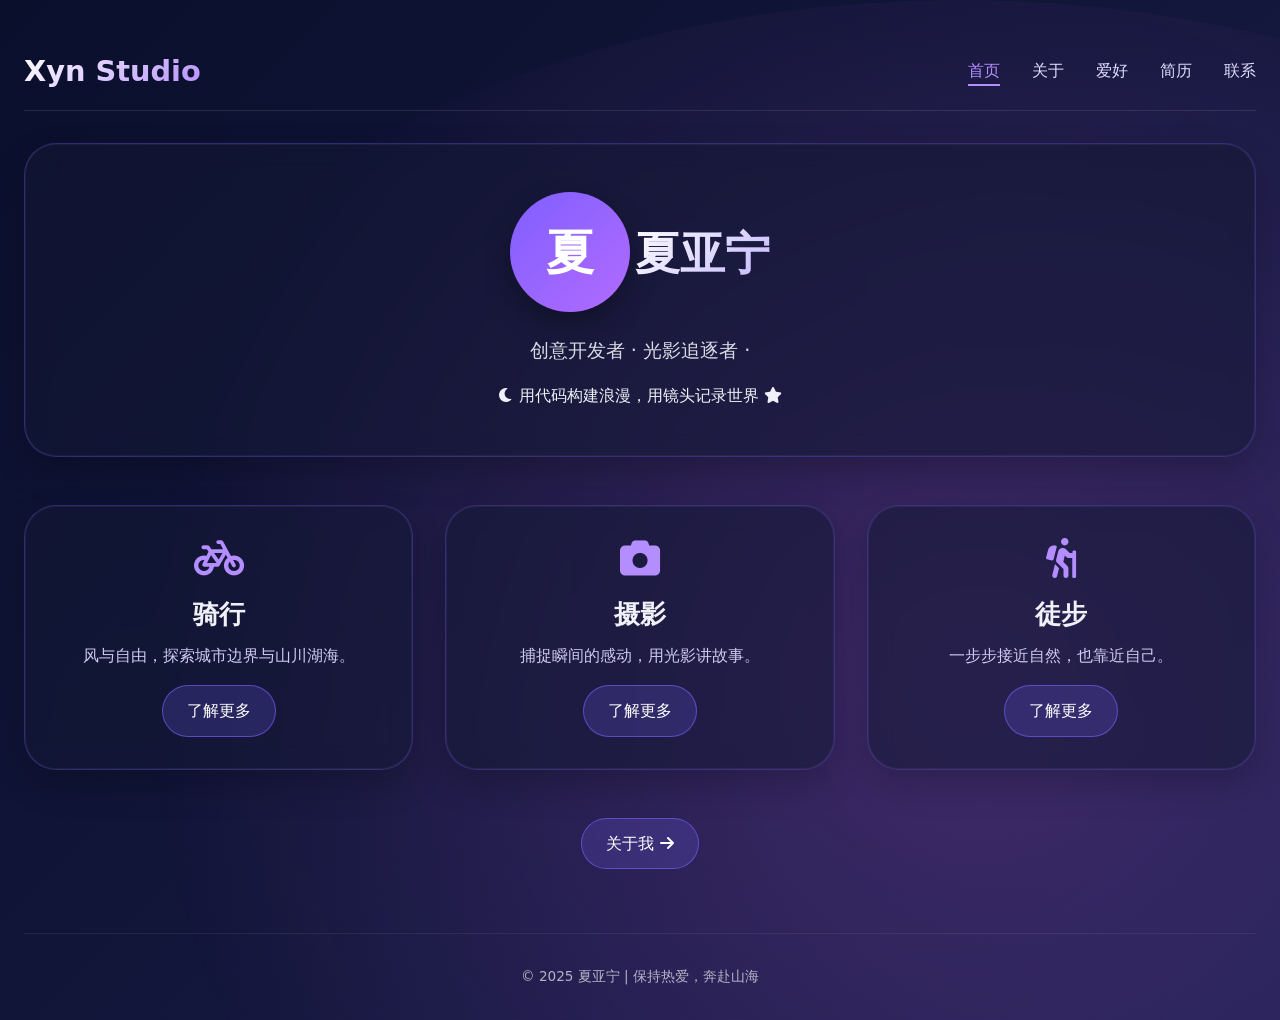
==== commit 91a6c54b: "完善网页：修复名字/链接不一致，添加移动端菜单、滚动动画、打字机效果、回到顶部按钮 Agent-Logs-Url: https://github.com/xiayuning912/xynstudio-" ====
--- a/index.html
+++ b/index.html
@@ -71,6 +71,9 @@
 <div class="container">
     <nav class="navbar">
         <div class="logo">Xyn Studio</div>
+        <button class="hamburger" aria-label="菜单" aria-expanded="false">
+            <span></span><span></span><span></span>
+        </button>
         <ul class="nav-links">
             <li><a href="index.html" class="active">首页</a></li>
             <li><a href="about.html">关于</a></li>
@@ -80,29 +83,29 @@
         </ul>
     </nav>
 
-    <div class="hero glass-card">
+    <div class="hero glass-card scroll-reveal">
         <div class="avatar">夏</div>
         <h1 class="page-title">夏亚宁</h1>
-        <div class="tagline">创意开发者 · 光影追逐者 · 山海收藏家</div>
+        <div class="tagline"><span id="typewriter">创意开发者 · 光影追逐者 · 山海收藏家</span></div>
         <div style="margin-top: 1rem;">
             <i class="fas fa-moon"></i> 用代码构建浪漫，用镜头记录世界 <i class="fas fa-star"></i>
         </div>
     </div>
 
     <div class="features-grid">
-        <div class="feature-card glass-card">
+        <div class="feature-card glass-card scroll-reveal">
             <i class="fas fa-bicycle"></i>
             <h3>骑行</h3>
             <p>风与自由，探索城市边界与山川湖海。</p>
             <a href="hobbies.html#cycling" class="btn" style="margin-top: 1rem;">了解更多</a>
         </div>
-        <div class="feature-card glass-card">
+        <div class="feature-card glass-card scroll-reveal" style="transition-delay: 0.1s;">
             <i class="fas fa-camera"></i>
             <h3>摄影</h3>
             <p>捕捉瞬间的感动，用光影讲故事。</p>
             <a href="hobbies.html#photography" class="btn" style="margin-top: 1rem;">了解更多</a>
         </div>
-        <div class="feature-card glass-card">
+        <div class="feature-card glass-card scroll-reveal" style="transition-delay: 0.2s;">
             <i class="fas fa-hiking"></i>
             <h3>徒步</h3>
             <p>一步步接近自然，也靠近自己。</p>
@@ -118,5 +121,7 @@
         <p>© 2025 夏亚宁 | 保持热爱，奔赴山海</p>
     </footer>
 </div>
+<a id="back-to-top" class="back-to-top" aria-label="回到顶部"><i class="fas fa-chevron-up"></i></a>
+<script src="main.js"></script>
 </body>
 </html>
--- a/style.css
+++ b/style.css
@@ -3,6 +3,10 @@
     margin: 0;
     padding: 0;
     box-sizing: border-box;
+}
+
+html {
+    scroll-behavior: smooth;
 }
 
 body {
@@ -76,10 +80,10 @@
     display: flex;
     justify-content: space-between;
     align-items: center;
-    flex-wrap: wrap;
     padding: 1rem 0;
     margin-bottom: 2rem;
     border-bottom: 1px solid rgba(255, 255, 255, 0.1);
+    position: relative;
 }
 .logo {
     font-size: 1.8rem;
@@ -105,6 +109,37 @@
     color: #b48eff;
     border-bottom: 2px solid #b48eff;
     padding-bottom: 4px;
+}
+
+/* 汉堡菜单按钮 */
+.hamburger {
+    display: none;
+    flex-direction: column;
+    justify-content: space-between;
+    width: 28px;
+    height: 20px;
+    cursor: pointer;
+    background: none;
+    border: none;
+    padding: 0;
+    z-index: 10;
+}
+.hamburger span {
+    display: block;
+    height: 2px;
+    width: 100%;
+    background: #e0dcff;
+    border-radius: 2px;
+    transition: all 0.3s ease;
+}
+.hamburger.open span:nth-child(1) {
+    transform: translateY(9px) rotate(45deg);
+}
+.hamburger.open span:nth-child(2) {
+    opacity: 0;
+}
+.hamburger.open span:nth-child(3) {
+    transform: translateY(-9px) rotate(-45deg);
 }
 
 /* 按钮样式 */
@@ -154,14 +189,75 @@
 
 /* 响应式 */
 @media (max-width: 768px) {
-    .navbar {
+    .hamburger {
+        display: flex;
+    }
+    .nav-links {
+        display: none;
+        position: absolute;
+        top: calc(100% + 1rem);
+        left: 0;
+        right: 0;
+        background: rgba(18, 22, 58, 0.97);
+        backdrop-filter: blur(12px);
+        border: 1px solid rgba(120, 100, 255, 0.3);
+        border-radius: 1.2rem;
         flex-direction: column;
-        gap: 1rem;
-    }
-    .nav-links {
+        padding: 1.5rem 2rem;
         gap: 1.2rem;
+        z-index: 100;
+    }
+    .nav-links.open {
+        display: flex;
     }
     .container {
         padding: 1rem;
     }
 }
+
+/* 滚动显示动画 */
+.scroll-reveal {
+    opacity: 0;
+    transform: translateY(30px);
+    transition: opacity 0.6s ease, transform 0.6s ease;
+}
+.scroll-reveal.visible {
+    opacity: 1;
+    transform: translateY(0);
+}
+
+/* 技能条动画 */
+.skill-progress {
+    transition: width 1s ease;
+}
+
+/* 回到顶部按钮 */
+.back-to-top {
+    position: fixed;
+    bottom: 2rem;
+    right: 2rem;
+    width: 44px;
+    height: 44px;
+    border-radius: 50%;
+    background: rgba(120, 100, 255, 0.3);
+    border: 1px solid rgba(120, 100, 255, 0.6);
+    color: white;
+    font-size: 1.2rem;
+    cursor: pointer;
+    display: flex;
+    align-items: center;
+    justify-content: center;
+    opacity: 0;
+    pointer-events: none;
+    transition: opacity 0.3s, transform 0.2s, background 0.2s;
+    z-index: 200;
+    text-decoration: none;
+}
+.back-to-top.visible {
+    opacity: 1;
+    pointer-events: auto;
+}
+.back-to-top:hover {
+    background: rgba(120, 100, 255, 0.6);
+    transform: translateY(-3px);
+}
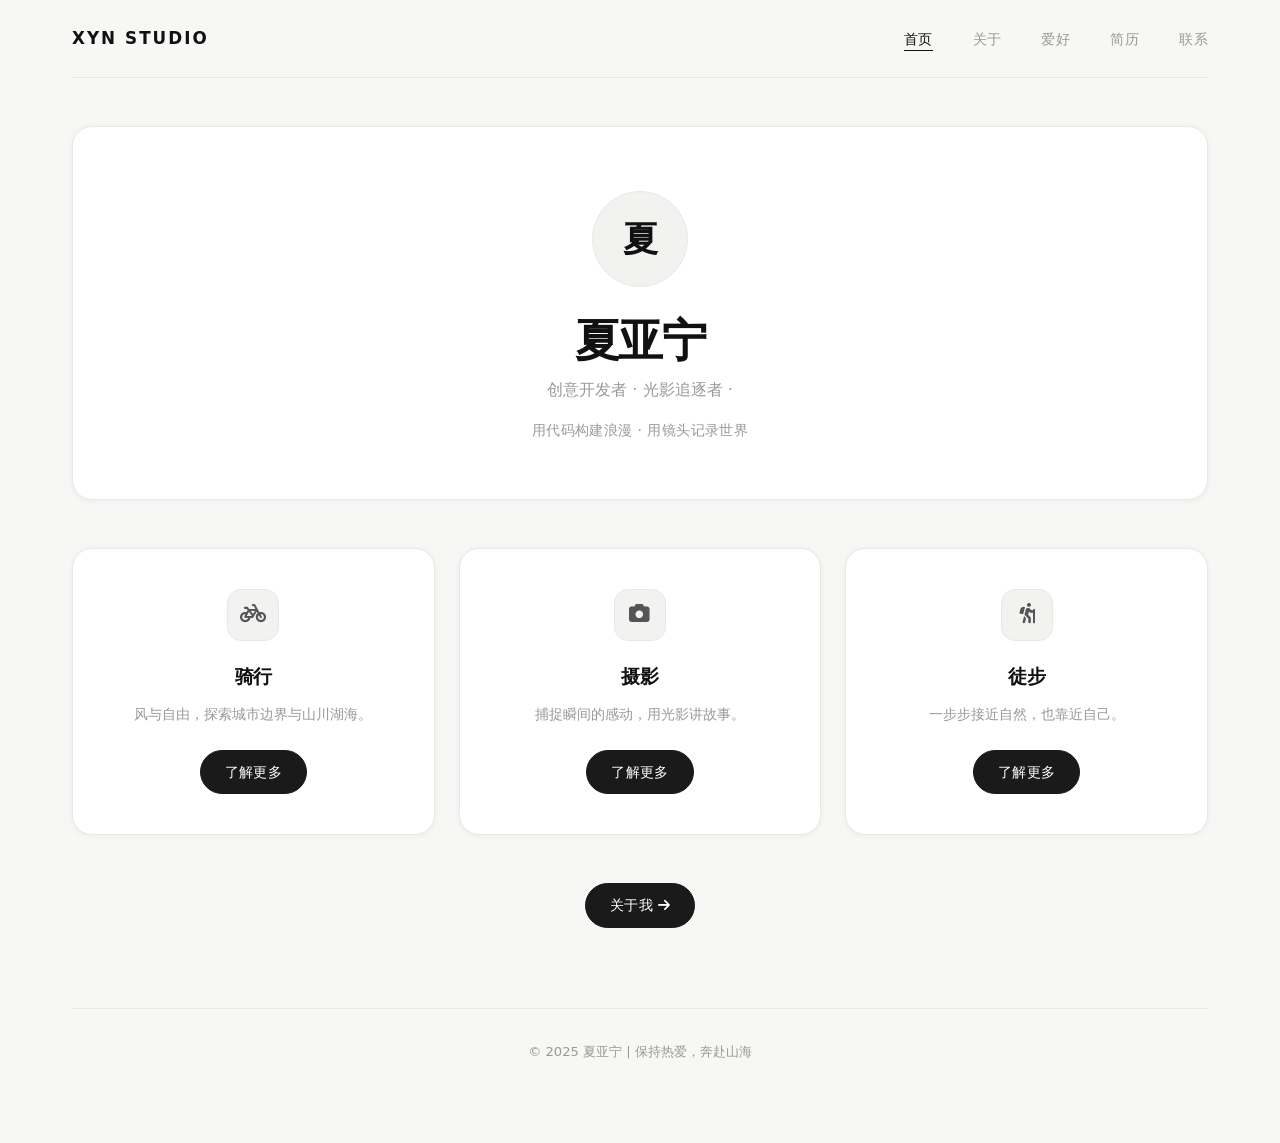
==== commit ec439919: "重设计：灰白银色主题，大图画廊，简约高级风格 Agent-Logs-Url: https://github.com/xiayuning912/xynstudio-website/sessions/46" ====
--- a/index.html
+++ b/index.html
@@ -13,56 +13,83 @@
         /* 首页特有样式 */
         .hero {
             text-align: center;
-            padding: 3rem 2rem;
+            padding: 4rem 2rem 3.5rem;
             margin-bottom: 3rem;
         }
         .hero .avatar {
-            width: 120px;
-            height: 120px;
-            background: linear-gradient(135deg, #7f5fff, #b26bff);
+            width: 96px;
+            height: 96px;
+            background: var(--surface-2, #f2f2f0);
+            border: 1px solid var(--border, #e8e8e5);
             border-radius: 50%;
             display: inline-flex;
             align-items: center;
             justify-content: center;
-            font-size: 3rem;
+            font-size: 2.2rem;
             font-weight: 600;
-            color: white;
-            margin-bottom: 1.5rem;
-            box-shadow: 0 12px 28px rgba(0, 0, 0, 0.3);
+            color: var(--text, #111);
+            margin-bottom: 1.75rem;
         }
         .hero h1 {
             font-size: 2.8rem;
-            margin-bottom: 0.5rem;
+            letter-spacing: -0.03em;
+            margin-bottom: 0.6rem;
         }
         .hero .tagline {
-            font-size: 1.2rem;
-            opacity: 0.9;
+            font-size: 1rem;
+            color: var(--text-3, #999);
+            min-height: 1.5em;
+        }
+        .hero .sub-line {
+            margin-top: 1rem;
+            font-size: 0.88rem;
+            color: var(--text-3, #999);
+            letter-spacing: 0.03em;
         }
         .features-grid {
             display: grid;
             grid-template-columns: repeat(auto-fit, minmax(280px, 1fr));
-            gap: 2rem;
+            gap: 1.5rem;
             margin: 3rem 0;
         }
         .feature-card {
-            padding: 2rem;
+            padding: 2.5rem 2rem;
             text-align: center;
         }
-        .feature-card i {
-            font-size: 2.5rem;
-            color: #b48eff;
-            margin-bottom: 1rem;
+        .feature-card .icon-wrap {
+            width: 52px;
+            height: 52px;
+            border-radius: 14px;
+            background: var(--surface-2, #f2f2f0);
+            border: 1px solid var(--border, #e8e8e5);
+            display: inline-flex;
+            align-items: center;
+            justify-content: center;
+            font-size: 1.3rem;
+            color: var(--text-2, #555);
+            margin-bottom: 1.25rem;
         }
         .feature-card h3 {
-            font-size: 1.6rem;
-            margin-bottom: 0.5rem;
+            font-size: 1.2rem;
+            font-weight: 600;
+            letter-spacing: -0.01em;
+            margin-bottom: 0.6rem;
         }
         .feature-card p {
-            color: #cfc9f0;
+            color: var(--text-3, #999);
+            font-size: 0.9rem;
+            line-height: 1.6;
+        }
+        .feature-card .btn {
+            margin-top: 1.5rem;
         }
         .cta {
             text-align: center;
-            margin: 2rem 0;
+            margin: 2.5rem 0;
+        }
+        @media (max-width: 600px) {
+            .hero { padding: 2.5rem 1rem 2rem; }
+            .hero h1 { font-size: 2.2rem; }
         }
     </style>
 </head>
@@ -87,29 +114,27 @@
         <div class="avatar">夏</div>
         <h1 class="page-title">夏亚宁</h1>
         <div class="tagline"><span id="typewriter">创意开发者 · 光影追逐者 · 山海收藏家</span></div>
-        <div style="margin-top: 1rem;">
-            <i class="fas fa-moon"></i> 用代码构建浪漫，用镜头记录世界 <i class="fas fa-star"></i>
-        </div>
+        <div class="sub-line">用代码构建浪漫 · 用镜头记录世界</div>
     </div>
 
     <div class="features-grid">
         <div class="feature-card glass-card scroll-reveal">
-            <i class="fas fa-bicycle"></i>
+            <div class="icon-wrap"><i class="fas fa-bicycle"></i></div>
             <h3>骑行</h3>
             <p>风与自由，探索城市边界与山川湖海。</p>
-            <a href="hobbies.html#cycling" class="btn" style="margin-top: 1rem;">了解更多</a>
+            <a href="hobbies.html#cycling" class="btn">了解更多</a>
         </div>
         <div class="feature-card glass-card scroll-reveal" style="transition-delay: 0.1s;">
-            <i class="fas fa-camera"></i>
+            <div class="icon-wrap"><i class="fas fa-camera"></i></div>
             <h3>摄影</h3>
             <p>捕捉瞬间的感动，用光影讲故事。</p>
-            <a href="hobbies.html#photography" class="btn" style="margin-top: 1rem;">了解更多</a>
+            <a href="hobbies.html#photography" class="btn">了解更多</a>
         </div>
         <div class="feature-card glass-card scroll-reveal" style="transition-delay: 0.2s;">
-            <i class="fas fa-hiking"></i>
+            <div class="icon-wrap"><i class="fas fa-hiking"></i></div>
             <h3>徒步</h3>
             <p>一步步接近自然，也靠近自己。</p>
-            <a href="hobbies.html#hiking" class="btn" style="margin-top: 1rem;">了解更多</a>
+            <a href="hobbies.html#hiking" class="btn">了解更多</a>
         </div>
     </div>
 
--- a/style.css
+++ b/style.css
@@ -1,4 +1,28 @@
-/* style.css */
+/* ═══════════════════════════════════════════════
+   Xyn Studio — Design System v2
+   Palette: Chalk · Silver · Charcoal
+   ══════════════════════════════════════════════ */
+
+:root {
+    --bg:         #f7f7f5;
+    --surface:    #ffffff;
+    --surface-2:  #f2f2f0;
+    --border:     #e8e8e5;
+    --text:       #111111;
+    --text-2:     #555555;
+    --text-3:     #999999;
+    --accent:     #1a1a1a;
+    --accent-2:   #3d3d3d;
+    --silver:     #b0b0b0;
+    --tag-bg:     #efefed;
+    --shadow-sm:  0 1px 6px rgba(0,0,0,0.05);
+    --shadow-md:  0 4px 24px rgba(0,0,0,0.08);
+    --shadow-lg:  0 16px 48px rgba(0,0,0,0.11);
+    --radius-sm:  8px;
+    --radius-md:  14px;
+    --radius-lg:  20px;
+}
+
 * {
     margin: 0;
     padding: 0;
@@ -11,113 +35,82 @@
 
 body {
     font-family: 'Inter', system-ui, -apple-system, 'Segoe UI', Roboto, Helvetica, Arial, sans-serif;
-    background: linear-gradient(135deg, #0a0f2c 0%, #12163a 50%, #1b1f4e 100%);
-    color: #f0f0f8;
-    line-height: 1.6;
+    background: var(--bg);
+    color: var(--text);
+    line-height: 1.7;
     min-height: 100vh;
-    position: relative;
-}
-
-/* 动态背景光晕 */
-.glow-bg {
-    position: fixed;
-    top: 0;
-    left: 0;
-    width: 100%;
-    height: 100%;
-    pointer-events: none;
-    z-index: -1;
-}
-.glow-bg::before,
-.glow-bg::after {
-    content: '';
-    position: absolute;
-    width: 150%;
-    height: 150%;
-    border-radius: 50%;
-    background: radial-gradient(circle, rgba(120, 80, 255, 0.15), transparent 70%);
-    animation: float 20s infinite alternate;
-}
-.glow-bg::after {
-    background: radial-gradient(circle, rgba(255, 100, 180, 0.12), transparent 70%);
-    animation: float-reverse 18s infinite alternate;
-}
-@keyframes float {
-    0% { transform: translate(0%, 0%) scale(1); opacity: 0.4; }
-    100% { transform: translate(5%, 5%) scale(1.1); opacity: 0.7; }
-}
-@keyframes float-reverse {
-    0% { transform: translate(0%, 0%) scale(1); opacity: 0.3; }
-    100% { transform: translate(-4%, -3%) scale(1.15); opacity: 0.6; }
-}
-
-/* 容器 */
+    -webkit-font-smoothing: antialiased;
+}
+
+/* ── 背景占位（保留 DOM 节点兼容性，不渲染） ── */
+.glow-bg { display: none; }
+
+/* ── 容器 ── */
 .container {
-    max-width: 1280px;
+    max-width: 1200px;
     margin: 0 auto;
-    padding: 2rem 1.5rem;
-    position: relative;
-    z-index: 1;
-}
-
-/* 玻璃卡片 */
+    padding: 0 2rem 5rem;
+}
+
+/* ── 卡片（原 glass-card → 干净白卡） ── */
 .glass-card {
-    background: rgba(20, 24, 54, 0.55);
-    backdrop-filter: blur(12px);
-    border-radius: 2rem;
-    border: 1px solid rgba(120, 100, 255, 0.3);
-    box-shadow: 0 15px 35px rgba(0, 0, 0, 0.2), 0 0 0 1px rgba(255, 255, 255, 0.05) inset;
-    transition: all 0.3s ease;
+    background: var(--surface);
+    border: 1px solid var(--border);
+    border-radius: var(--radius-lg);
+    box-shadow: var(--shadow-sm);
+    transition: box-shadow 0.3s ease, transform 0.3s ease;
 }
 .glass-card:hover {
-    border-color: rgba(150, 130, 255, 0.6);
-    transform: translateY(-4px);
-    box-shadow: 0 25px 40px rgba(0, 0, 0, 0.3);
-}
-
-/* 导航栏 */
+    box-shadow: var(--shadow-md);
+    transform: translateY(-3px);
+}
+
+/* ── 导航栏 ── */
 .navbar {
     display: flex;
     justify-content: space-between;
     align-items: center;
-    padding: 1rem 0;
-    margin-bottom: 2rem;
-    border-bottom: 1px solid rgba(255, 255, 255, 0.1);
+    padding: 1.5rem 0;
+    margin-bottom: 3rem;
+    border-bottom: 1px solid var(--border);
     position: relative;
 }
 .logo {
-    font-size: 1.8rem;
+    font-size: 1.05rem;
     font-weight: 700;
-    background: linear-gradient(135deg, #fff, #b48eff);
-    background-clip: text;
-    -webkit-background-clip: text;
-    color: transparent;
+    letter-spacing: 0.12em;
+    color: var(--text);
+    text-transform: uppercase;
 }
 .nav-links {
     display: flex;
-    gap: 2rem;
+    gap: 2.5rem;
     list-style: none;
 }
 .nav-links a {
-    color: #e0dcff;
+    color: var(--text-3);
     text-decoration: none;
+    font-size: 0.88rem;
     font-weight: 500;
-    transition: 0.2s;
-}
-.nav-links a:hover,
+    letter-spacing: 0.03em;
+    transition: color 0.2s;
+}
+.nav-links a:hover {
+    color: var(--text);
+}
 .nav-links a.active {
-    color: #b48eff;
-    border-bottom: 2px solid #b48eff;
-    padding-bottom: 4px;
-}
-
-/* 汉堡菜单按钮 */
+    color: var(--text);
+    border-bottom: 1.5px solid var(--text);
+    padding-bottom: 3px;
+}
+
+/* ── 汉堡菜单 ── */
 .hamburger {
     display: none;
     flex-direction: column;
     justify-content: space-between;
-    width: 28px;
-    height: 20px;
+    width: 24px;
+    height: 17px;
     cursor: pointer;
     background: none;
     border: none;
@@ -126,130 +119,121 @@
 }
 .hamburger span {
     display: block;
-    height: 2px;
+    height: 1.5px;
     width: 100%;
-    background: #e0dcff;
+    background: var(--text);
     border-radius: 2px;
     transition: all 0.3s ease;
 }
-.hamburger.open span:nth-child(1) {
-    transform: translateY(9px) rotate(45deg);
-}
-.hamburger.open span:nth-child(2) {
-    opacity: 0;
-}
-.hamburger.open span:nth-child(3) {
-    transform: translateY(-9px) rotate(-45deg);
-}
-
-/* 按钮样式 */
+.hamburger.open span:nth-child(1) { transform: translateY(7.75px) rotate(45deg); }
+.hamburger.open span:nth-child(2) { opacity: 0; }
+.hamburger.open span:nth-child(3) { transform: translateY(-7.75px) rotate(-45deg); }
+
+/* ── 按钮 ── */
 .btn {
     display: inline-block;
-    background: rgba(120, 100, 255, 0.2);
-    border: 1px solid rgba(120, 100, 255, 0.6);
-    padding: 0.75rem 1.5rem;
-    border-radius: 2rem;
-    color: white;
+    background: var(--accent);
+    color: #ffffff;
+    border: 1.5px solid var(--accent);
+    padding: 0.6rem 1.5rem;
+    border-radius: 100px;
+    font-size: 0.85rem;
+    font-weight: 500;
+    letter-spacing: 0.02em;
     text-decoration: none;
-    font-weight: 500;
-    transition: 0.2s;
+    transition: background 0.2s, transform 0.2s;
 }
 .btn:hover {
-    background: rgba(120, 100, 255, 0.5);
-    border-color: #b48eff;
-    transform: translateY(-2px);
-}
-
-/* 页面标题 */
+    background: var(--accent-2);
+    border-color: var(--accent-2);
+    transform: translateY(-1px);
+}
+
+/* ── 页面标题 ── */
 .page-title {
-    font-size: 2.5rem;
-    margin-bottom: 1rem;
+    font-size: 2.6rem;
     font-weight: 700;
-    background: linear-gradient(135deg, #ffffff, #c2b6ff);
-    background-clip: text;
-    -webkit-background-clip: text;
-    color: transparent;
-    display: inline-block;
+    letter-spacing: -0.03em;
+    color: var(--text);
+    display: block;
+    margin-bottom: 0.4rem;
+    line-height: 1.15;
 }
 .section-subtitle {
-    color: #bcafff;
-    margin-bottom: 2rem;
-    font-size: 1.1rem;
-}
-
-/* 页脚 */
+    color: var(--text-3);
+    font-size: 0.95rem;
+    margin-bottom: 3rem;
+}
+
+/* ── 页脚 ── */
 footer {
+    margin-top: 5rem;
+    padding-top: 2rem;
+    border-top: 1px solid var(--border);
     text-align: center;
-    margin-top: 4rem;
-    padding-top: 2rem;
-    border-top: 1px solid rgba(255, 255, 255, 0.1);
-    font-size: 0.85rem;
-    opacity: 0.7;
-}
-
-/* 响应式 */
+    font-size: 0.82rem;
+    color: var(--text-3);
+}
+
+/* ── 响应式 ── */
 @media (max-width: 768px) {
-    .hamburger {
-        display: flex;
-    }
+    .container { padding: 0 1.25rem 3rem; }
+    .page-title { font-size: 2rem; }
+    .hamburger { display: flex; }
     .nav-links {
         display: none;
         position: absolute;
-        top: calc(100% + 1rem);
+        top: calc(100% + 0.75rem);
         left: 0;
         right: 0;
-        background: rgba(18, 22, 58, 0.97);
-        backdrop-filter: blur(12px);
-        border: 1px solid rgba(120, 100, 255, 0.3);
-        border-radius: 1.2rem;
+        background: var(--surface);
+        border: 1px solid var(--border);
+        border-radius: var(--radius-md);
+        box-shadow: var(--shadow-md);
         flex-direction: column;
-        padding: 1.5rem 2rem;
-        gap: 1.2rem;
+        padding: 1.25rem 1.75rem;
+        gap: 1.1rem;
         z-index: 100;
     }
-    .nav-links.open {
-        display: flex;
-    }
-    .container {
-        padding: 1rem;
-    }
-}
-
-/* 滚动显示动画 */
+    .nav-links.open { display: flex; }
+}
+
+/* ── 滚动显示动画 ── */
 .scroll-reveal {
     opacity: 0;
-    transform: translateY(30px);
-    transition: opacity 0.6s ease, transform 0.6s ease;
+    transform: translateY(22px);
+    transition: opacity 0.55s ease, transform 0.55s ease;
 }
 .scroll-reveal.visible {
     opacity: 1;
     transform: translateY(0);
 }
 
-/* 技能条动画 */
+/* ── 技能条 ── */
 .skill-progress {
     transition: width 1s ease;
 }
 
-/* 回到顶部按钮 */
+/* ── 回到顶部 ── */
 .back-to-top {
     position: fixed;
     bottom: 2rem;
     right: 2rem;
-    width: 44px;
-    height: 44px;
+    width: 40px;
+    height: 40px;
     border-radius: 50%;
-    background: rgba(120, 100, 255, 0.3);
-    border: 1px solid rgba(120, 100, 255, 0.6);
-    color: white;
-    font-size: 1.2rem;
+    background: var(--surface);
+    border: 1px solid var(--border);
+    box-shadow: var(--shadow-md);
+    color: var(--text-2);
+    font-size: 0.9rem;
     cursor: pointer;
     display: flex;
     align-items: center;
     justify-content: center;
     opacity: 0;
     pointer-events: none;
-    transition: opacity 0.3s, transform 0.2s, background 0.2s;
+    transition: opacity 0.3s, transform 0.2s, box-shadow 0.2s;
     z-index: 200;
     text-decoration: none;
 }
@@ -258,6 +242,6 @@
     pointer-events: auto;
 }
 .back-to-top:hover {
-    background: rgba(120, 100, 255, 0.6);
     transform: translateY(-3px);
-}
+    box-shadow: var(--shadow-lg);
+}
